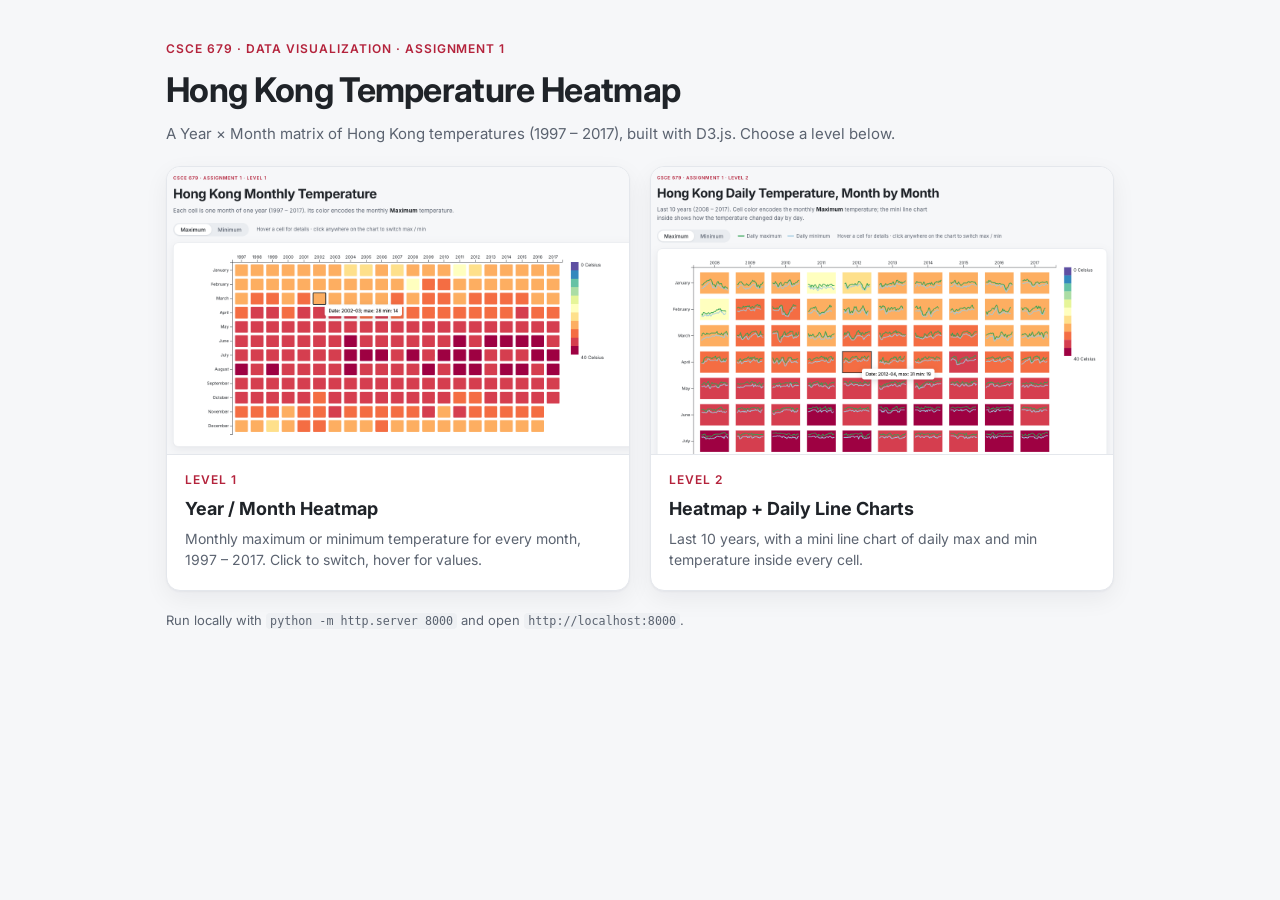
==== index.html @ 8b242876 "Add D3 heatmap solution for Level 1 and Level 2 - Level 1: year/month matrix of monthly max/min temp" ====
<!doctype html>
<html lang="en">
  <head>
    <meta charset="utf-8" />
    <meta name="viewport" content="width=device-width, initial-scale=1" />
    <title>HK Temperature Heatmap</title>
    <link rel="preconnect" href="https://fonts.googleapis.com" />
    <link rel="preconnect" href="https://fonts.gstatic.com" crossorigin />
    <link
      href="https://fonts.googleapis.com/css2?family=Inter:wght@400;500;600;700&display=swap"
      rel="stylesheet"
    />
    <link rel="stylesheet" href="css/style.css" />
  </head>
  <body>
    <main class="page page-narrow">
      <header class="page-header">
        <p class="eyebrow">CSCE 679 · Data Visualization · Assignment 1</p>
        <h1>Hong Kong Temperature Heatmap</h1>
        <p class="subtitle">
          A Year × Month matrix of Hong Kong temperatures (1997 – 2017), built with D3.js.
          Choose a level below.
        </p>
      </header>

      <!-- One card per level, linking to its page -->
      <section class="level-cards">
        <a class="level-card" href="level1.html">
          <img src="screenshots/level1.png" alt="Level 1 heatmap screenshot" />
          <div class="level-card-body">
            <p class="eyebrow">Level 1</p>
            <h2>Year / Month Heatmap</h2>
            <p>Monthly maximum or minimum temperature for every month, 1997 – 2017. Click to switch, hover for values.</p>
          </div>
        </a>
        <a class="level-card" href="level2.html">
          <img src="screenshots/level2.png" alt="Level 2 heatmap with mini line charts screenshot" />
          <div class="level-card-body">
            <p class="eyebrow">Level 2</p>
            <h2>Heatmap + Daily Line Charts</h2>
            <p>Last 10 years, with a mini line chart of daily max and min temperature inside every cell.</p>
          </div>
        </a>
      </section>

      <footer class="page-footer">
        <span>Run locally with <code>python -m http.server 8000</code> and open <code>http://localhost:8000</code>.</span>
      </footer>
    </main>
  </body>
</html>
---- css/style.css ----
/* ==========================================================================
   style.css
   Page shell around the charts. Colors that encode data (cell colors,
   sparkline colors) live in js/config.js, not here; this file only styles
   the page, the axes, the tooltip and the controls.
   ========================================================================== */

/* ---- Design tokens ------------------------------------------------------- */
:root {
  --color-page: #f6f7f9;
  --color-card: #ffffff;
  --color-border: #e4e7ec;
  --color-text: #1f2328;
  --color-text-muted: #5b6370;
  --color-accent: #b4233c;         /* deep red taken from the hot end of the scale */
  --color-error-bg: #fdecee;

  /* Sparkline key swatches; overwritten from js/config.js at runtime */
  --line-max: #31a354;
  --line-min: #9ecae1;

  --font-sans: "Inter", system-ui, -apple-system, "Segoe UI", Roboto, sans-serif;
  --radius-card: 14px;
  --radius-control: 999px;
  --shadow-card: 0 1px 2px rgb(16 24 40 / 0.04), 0 8px 24px rgb(16 24 40 / 0.06);
  --page-gutter: 16px;
}

/* ---- Base ---------------------------------------------------------------- */
* { box-sizing: border-box; }

body {
  margin: 0;
  background: var(--color-page);
  color: var(--color-text);
  font-family: var(--font-sans);
  line-height: 1.5;
  -webkit-font-smoothing: antialiased;
}

code {
  font-family: ui-monospace, SFMono-Regular, Menlo, monospace;
  font-size: 0.9em;
  background: #eef0f3;
  padding: 0.1em 0.35em;
  border-radius: 4px;
}

/* ---- Page layout ---------------------------------------------------------- */
.page {
  max-width: 1240px;
  margin: 0 auto;
  padding: 40px var(--page-gutter) 32px;
}

.page-narrow { max-width: 980px; }

.page-header { margin-bottom: 20px; }

.eyebrow {
  margin: 0 0 6px;
  font-size: 12px;
  font-weight: 600;
  letter-spacing: 0.08em;
  text-transform: uppercase;
  color: var(--color-accent);
}

h1 {
  margin: 0 0 8px;
  font-size: clamp(24px, 3.2vw, 34px);
  font-weight: 700;
  letter-spacing: -0.02em;
}

.subtitle {
  margin: 0;
  max-width: 760px;
  color: var(--color-text-muted);
  font-size: 15px;
}

.subtitle strong { color: var(--color-text); }

/* ---- Toolbar: toggle, line key, hint -------------------------------------- */
.toolbar {
  display: flex;
  flex-wrap: wrap;
  align-items: center;
  gap: 12px 20px;
  margin-bottom: 16px;
}

.mode-toggle {
  display: inline-flex;
  padding: 3px;
  background: #e9ecf0;
  border-radius: var(--radius-control);
}

.mode-button {
  border: 0;
  background: transparent;
  color: var(--color-text-muted);
  font: 500 14px var(--font-sans);
  padding: 6px 16px;
  border-radius: var(--radius-control);
  cursor: pointer;
  transition: background 0.2s, color 0.2s, box-shadow 0.2s;
}

.mode-button:hover { color: var(--color-text); }

.mode-button.is-active {
  background: var(--color-card);
  color: var(--color-text);
  box-shadow: 0 1px 3px rgb(16 24 40 / 0.12);
}

.mode-button:focus-visible {
  outline: 2px solid var(--color-accent);
  outline-offset: 2px;
}

.line-key {
  display: flex;
  gap: 16px;
  margin: 0;
  padding: 0;
  list-style: none;
  font-size: 13px;
  color: var(--color-text-muted);
}

.line-key li { display: inline-flex; align-items: center; gap: 6px; }

.line-swatch {
  display: inline-block;
  width: 18px;
  height: 3px;
  border-radius: 2px;
}

.line-swatch-max { background: var(--line-max); }
.line-swatch-min { background: var(--line-min); }

.hint {
  margin: 0;
  font-size: 13px;
  color: var(--color-text-muted);
}

/* ---- Chart card ------------------------------------------------------------ */
.chart-card {
  background: var(--color-card);
  border: 1px solid var(--color-border);
  border-radius: var(--radius-card);
  box-shadow: var(--shadow-card);
  padding: 20px 16px;
}

/* Safety net: never let the chart widen the page itself. */
.chart-scroll { overflow-x: auto; }

.heatmap {
  display: block;
  width: 100%;
  height: auto;
  margin: 0 auto;
  cursor: pointer;
  user-select: none;
}

.heatmap .axis {
  font-family: var(--font-sans);
  color: var(--color-text);
}

.heatmap .legend-label {
  font-family: var(--font-sans);
  fill: var(--color-text);
}

.chart-status {
  margin: 24px 8px;
  color: var(--color-text-muted);
}

.chart-status.is-error {
  padding: 12px 14px;
  border-radius: 8px;
  background: var(--color-error-bg);
  color: var(--color-text);
}

/* ---- Tooltip --------------------------------------------------------------- */
.tooltip {
  position: fixed;
  z-index: 10;
  pointer-events: none;
  padding: 7px 10px;
  background: #ffffff;
  color: #000000;
  font: 500 12px var(--font-sans);
  white-space: nowrap;
  border-radius: 6px;
  box-shadow: 0 4px 16px rgb(16 24 40 / 0.16);
  transition: opacity 0.12s;
}

/* ---- Footer ---------------------------------------------------------------- */
.page-footer {
  display: flex;
  flex-wrap: wrap;
  justify-content: space-between;
  gap: 8px 20px;
  margin-top: 20px;
  font-size: 13px;
  color: var(--color-text-muted);
}

.level-nav { display: flex; gap: 16px; }

.level-nav a,
.level-card { color: var(--color-text); }

.level-nav a { font-weight: 500; text-decoration: none; }
.level-nav a:hover { color: var(--color-accent); }

/* ---- Landing page cards ---------------------------------------------------- */
.level-cards {
  display: grid;
  grid-template-columns: repeat(auto-fit, minmax(280px, 1fr));
  gap: 20px;
}

.level-card {
  display: flex;
  flex-direction: column;
  overflow: hidden;
  text-decoration: none;
  background: var(--color-card);
  border: 1px solid var(--color-border);
  border-radius: var(--radius-card);
  box-shadow: var(--shadow-card);
  transition: transform 0.2s, box-shadow 0.2s;
}

.level-card:hover {
  transform: translateY(-2px);
  box-shadow: 0 2px 4px rgb(16 24 40 / 0.06), 0 16px 32px rgb(16 24 40 / 0.1);
}

.level-card img {
  width: 100%;
  aspect-ratio: 16 / 10;
  object-fit: cover;
  object-position: top left;
  border-bottom: 1px solid var(--color-border);
}

.level-card-body { padding: 16px 18px 20px; }
.level-card-body h2 { margin: 0 0 6px; font-size: 18px; }
.level-card-body p:last-child { margin: 0; font-size: 14px; color: var(--color-text-muted); }
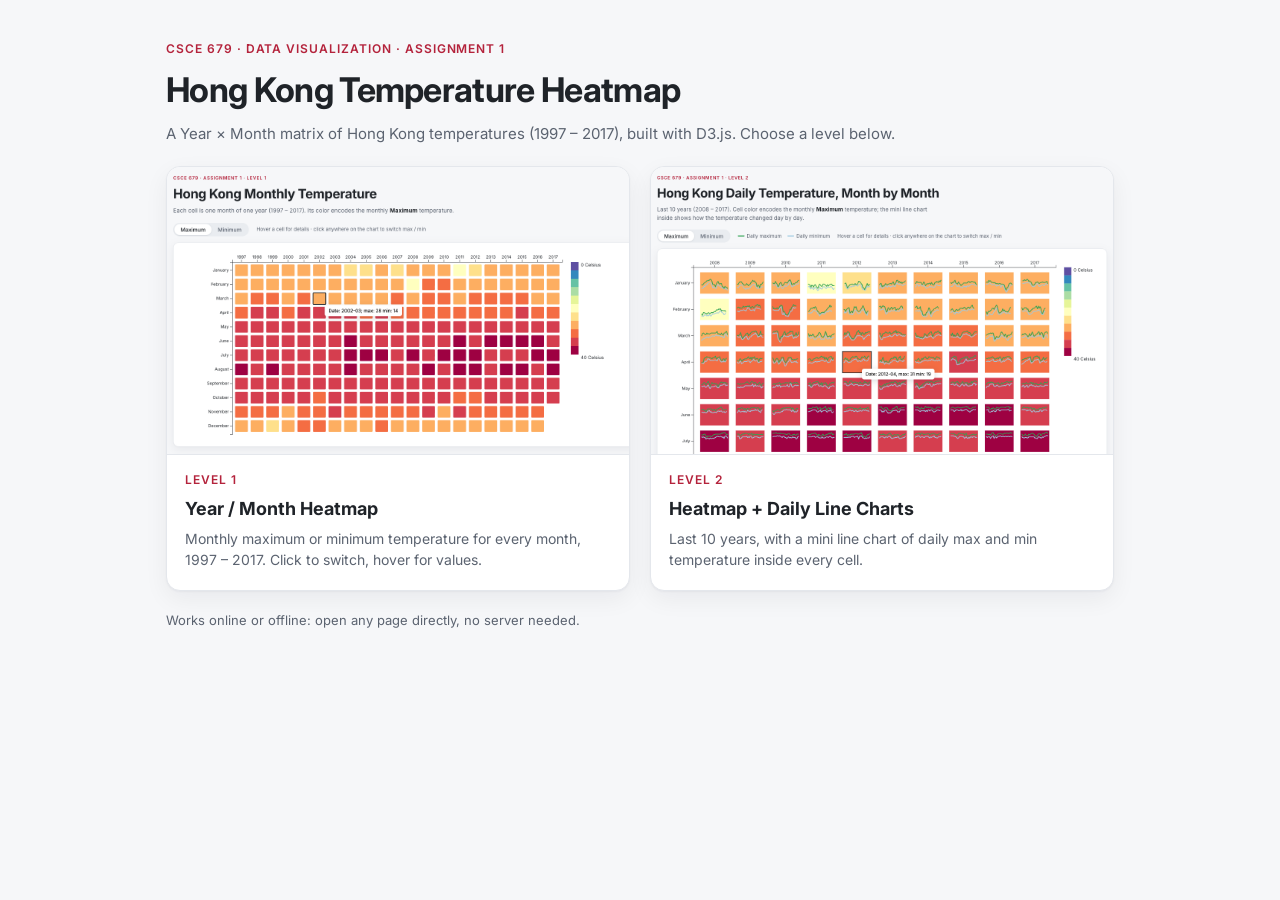
==== commit 4ea54dd8: "Make pages work when opened directly from disk - Load scripts as plain <script> tags instead of ES m" ====
--- a/index.html
+++ b/index.html
@@ -44,7 +44,7 @@
       </section>
 
       <footer class="page-footer">
-        <span>Run locally with <code>python -m http.server 8000</code> and open <code>http://localhost:8000</code>.</span>
+        <span>Works online or offline: open any page directly, no server needed.</span>
       </footer>
     </main>
   </body>
